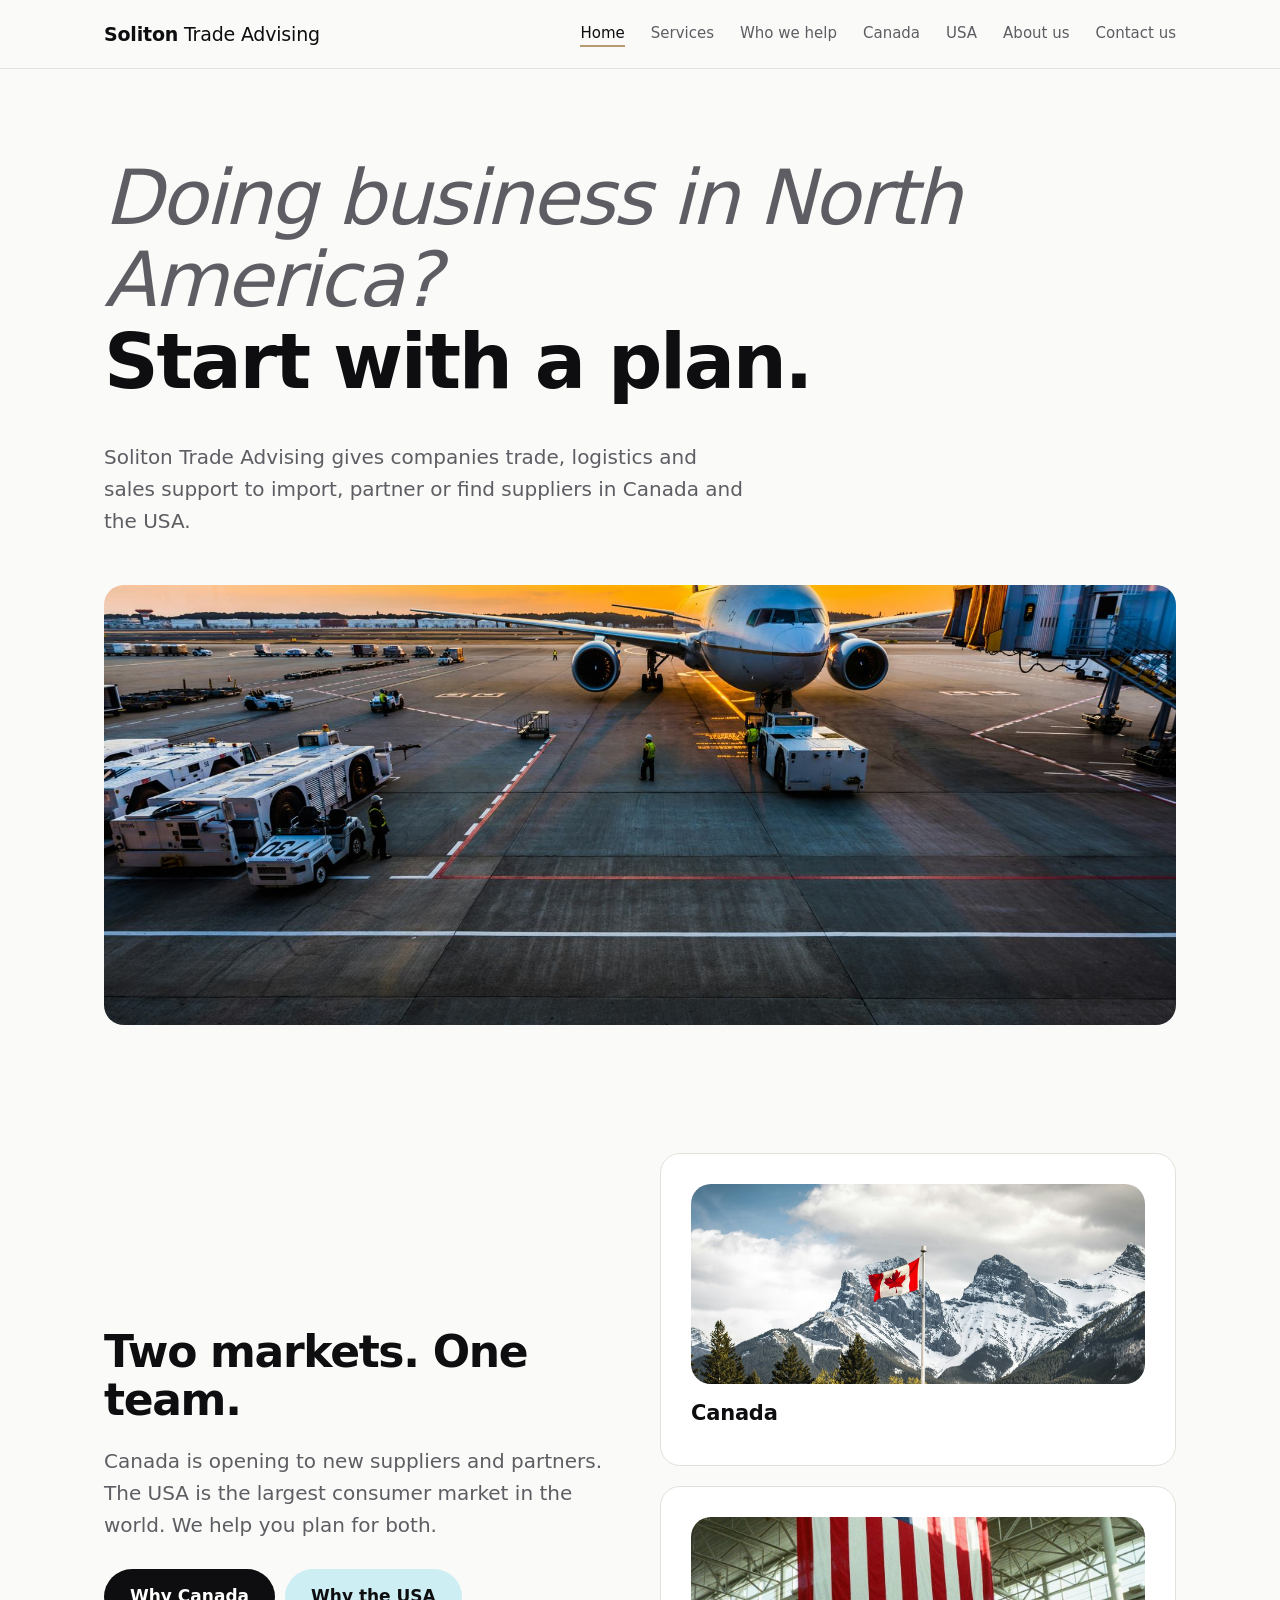
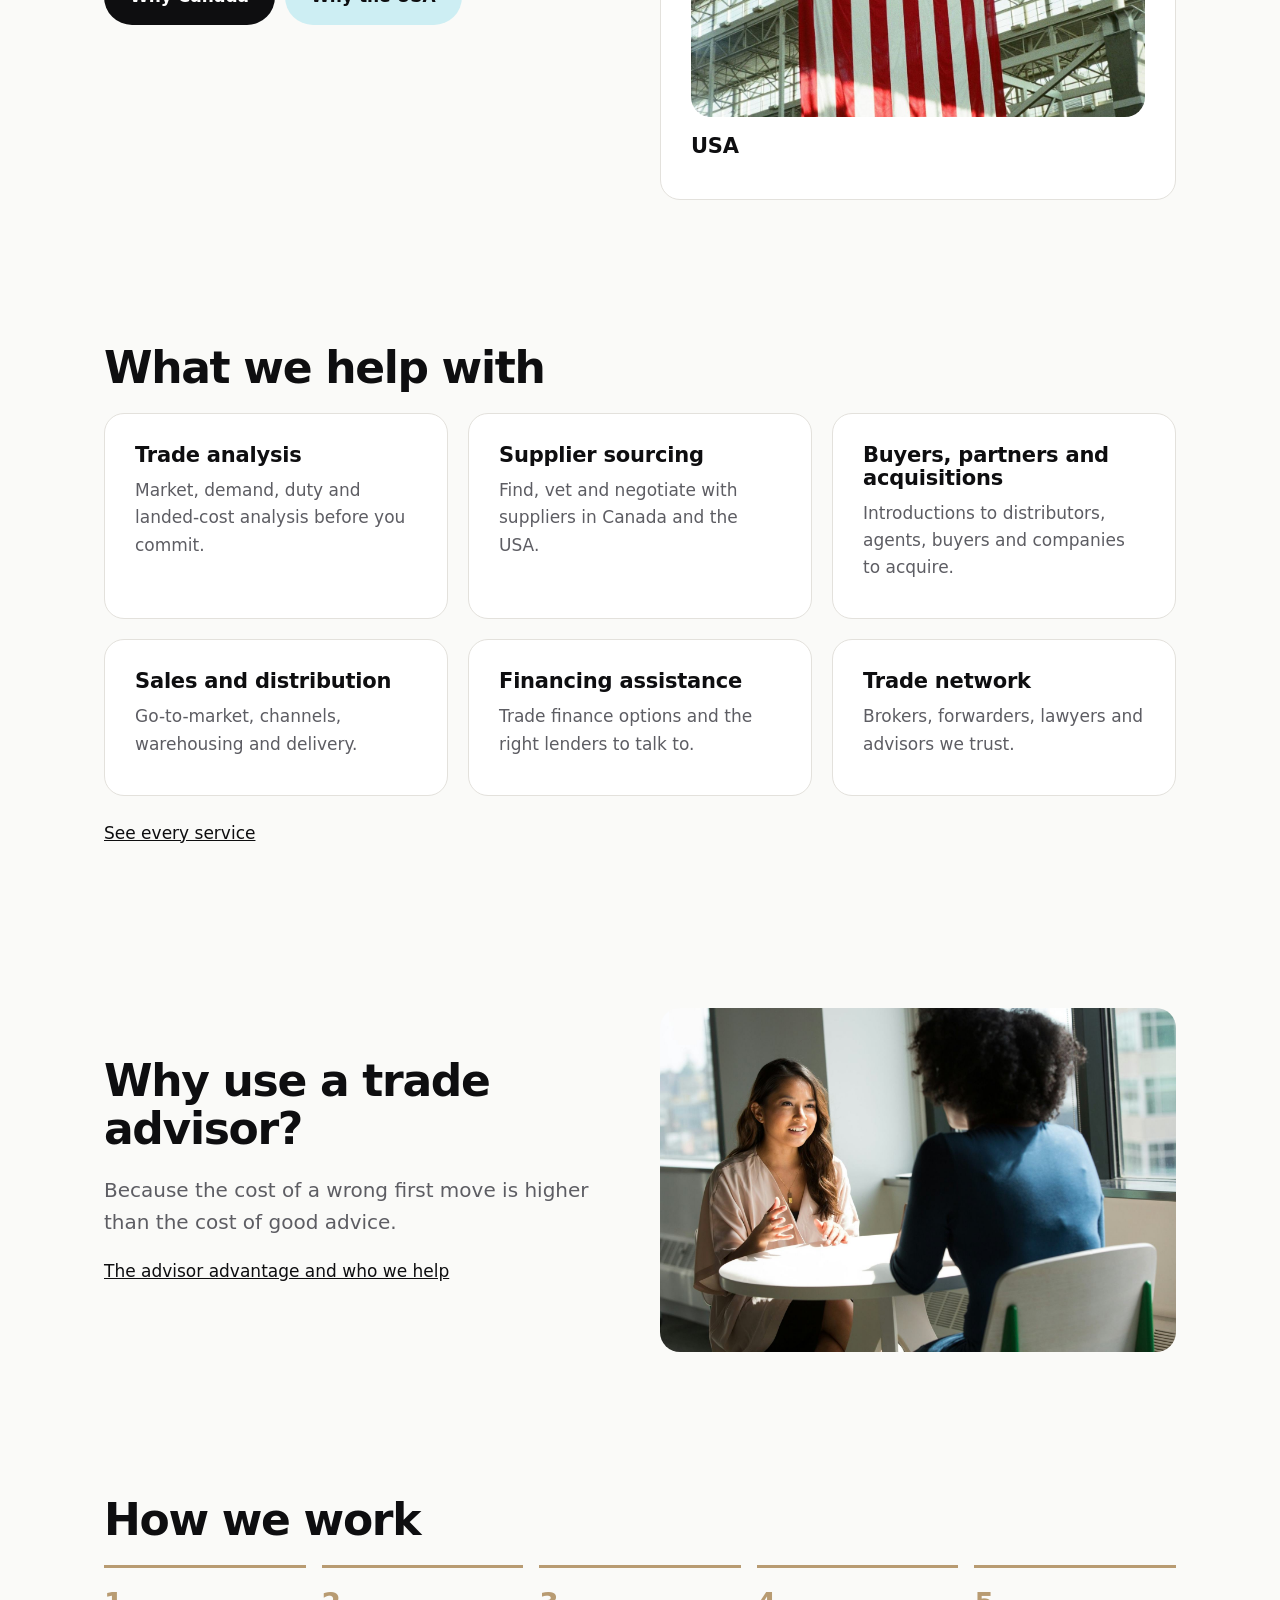
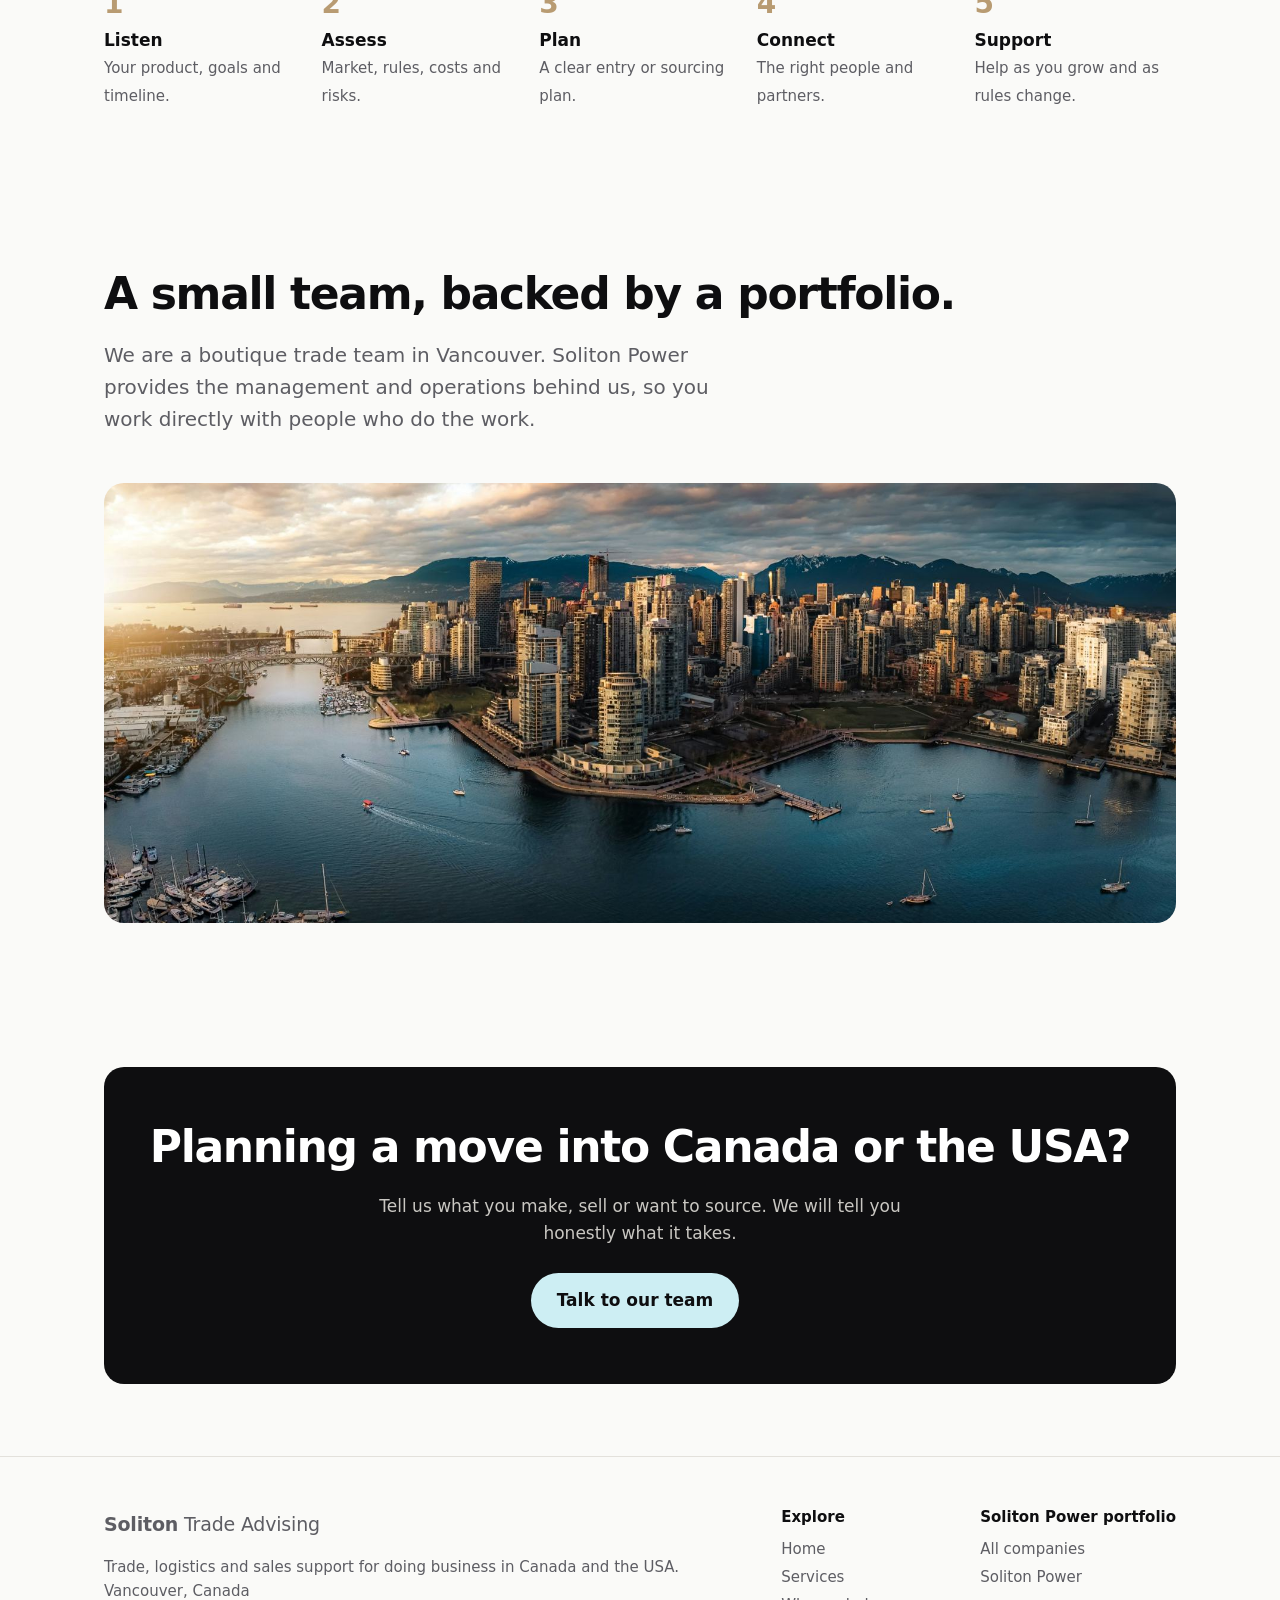
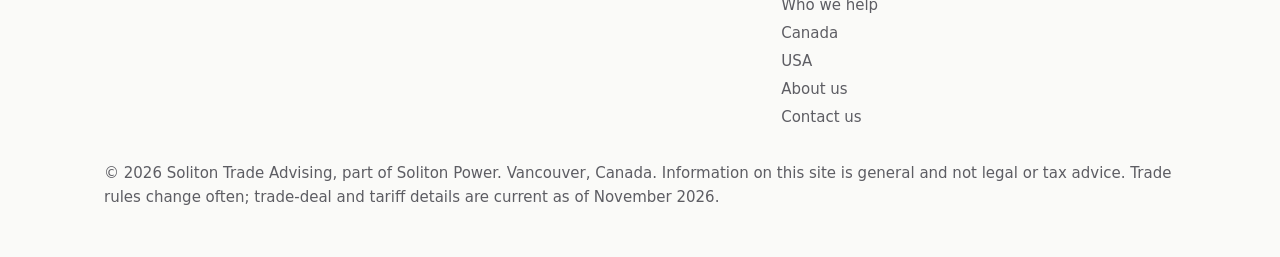
==== index.html @ dc97b8b7 "Add files via upload" ====
<!doctype html><html lang="en"><head><meta charset="utf-8"><meta name="viewport" content="width=device-width,initial-scale=1">
<title>Trade advising for Canada and the USA | Soliton Trade Advising</title><meta name="description" content="Soliton Trade Advising helps companies import, partner and find suppliers in Canada and the USA."><link rel="stylesheet" href="styles.css"></head><body>
<header><div class="wrap"><a class="logo" href="index.html"><b>Soliton</b> Trade Advising</a><nav><a href="index.html" aria-current="page">Home</a><a href="services.html">Services</a><a href="who-we-help.html">Who we help</a><a href="canada.html">Canada</a><a href="usa.html">USA</a><a href="about.html">About us</a><a href="contact.html">Contact us</a></nav></div></header>
<main><section class="hero"><div class="wrap"><h1><em>Doing business in North America?</em>Start with a plan.</h1><p class="lead">Soliton Trade Advising gives companies trade, logistics and sales support to import, partner or find suppliers in Canada and the USA.</p><img class="img hero-img" src="assets/hero-sunset-plane.jpg" alt="Cargo aircraft at a gate at sunset" loading="lazy"></div></section>
<section><div class="wrap"><div class="split"><div><h2>Two markets. One team.</h2><p class="lead">Canada is opening to new suppliers and partners. The USA is the largest consumer market in the world. We help you plan for both.</p><a class="btn" href="canada.html">Why Canada</a><a class="btn alt" href="usa.html">Why the USA</a></div>
<div class="grid"><div class="card"><img class="img" src="assets/canada-flag.jpg" alt="Canadian flag in front of snow-capped mountains" loading="lazy"><h3>Canada</h3></div><div class="card"><img class="img" src="assets/us-flag.jpg" alt="Large American flag hanging in a hall" loading="lazy"><h3>USA</h3></div></div></div></div></section>
<section><div class="wrap"><h2>What we help with</h2><div class="grid"><div class="card "><h3>Trade analysis</h3><p>Market, demand, duty and landed-cost analysis before you commit.</p></div><div class="card "><h3>Supplier sourcing</h3><p>Find, vet and negotiate with suppliers in Canada and the USA.</p></div><div class="card "><h3>Buyers, partners and acquisitions</h3><p>Introductions to distributors, agents, buyers and companies to acquire.</p></div><div class="card "><h3>Sales and distribution</h3><p>Go-to-market, channels, warehousing and delivery.</p></div><div class="card "><h3>Financing assistance</h3><p>Trade finance options and the right lenders to talk to.</p></div><div class="card "><h3>Trade network</h3><p>Brokers, forwarders, lawyers and advisors we trust.</p></div></div>
<p style="margin-top:24px"><a href="services.html">See every service</a></p></div></section>
<section><div class="wrap"><div class="split rev"><img class="img" src="assets/meeting.jpg" alt="Two people in conversation at a table by a window" loading="lazy"><div><h2>Why use a trade advisor?</h2><p class="lead">Because the cost of a wrong first move is higher than the cost of good advice.</p><p><a href="who-we-help.html">The advisor advantage and who we help</a></p></div></div></div></section>
<section><div class="wrap"><h2>How we work</h2><ol class="steps"><li><b>Listen</b><span>Your product, goals and timeline.</span></li><li><b>Assess</b><span>Market, rules, costs and risks.</span></li><li><b>Plan</b><span>A clear entry or sourcing plan.</span></li><li><b>Connect</b><span>The right people and partners.</span></li><li><b>Support</b><span>Help as you grow and as rules change.</span></li></ol></div></section>
<section><div class="wrap"><h2>A small team, backed by a portfolio.</h2><p class="lead">We are a boutique trade team in Vancouver. Soliton Power provides the management and operations behind us, so you work directly with people who do the work.</p><img class="img hero-img" src="assets/vancouver-harbour.jpg" alt="Aerial view of Vancouver’s harbour and skyline at sunset" loading="lazy"></div></section><section><div class="wrap"><div class="cta"><h2>Planning a move into Canada or the USA?</h2><p>Tell us what you make, sell or want to source. We will tell you honestly what it takes.</p><a class="btn" href="contact.html">Talk to our team</a></div></div></section></main>
<footer><div class="wrap"><div><a class="logo" href="index.html"><b>Soliton</b> Trade Advising</a><p>Trade, logistics and sales support for doing business in Canada and the USA.<br>Vancouver, Canada</p></div>
<div><h4>Explore</h4><a href="index.html">Home</a><a href="services.html">Services</a><a href="who-we-help.html">Who we help</a><a href="canada.html">Canada</a><a href="usa.html">USA</a><a href="about.html">About us</a><a href="contact.html">Contact us</a></div>
<div><h4>Soliton Power portfolio</h4><a href="https://solitonpower.vercel.app/companies.html">All companies</a><a href="https://solitonpower.vercel.app">Soliton Power</a></div></div>
<div class="wrap" style="margin-top:28px">© 2026 Soliton Trade Advising, part of Soliton Power. Vancouver, Canada. Information on this site is general and not legal or tax advice. Trade rules change often; trade-deal and tariff details are current as of November 2026.</div></footer></body></html>
---- styles.css ----
/* Theme tokens: swap these to match the Soliton Power stylesheet exactly */
:root{--ink:#0e0e10;--paper:#fafaf8;--tan:#b89b72;--cyan:#cdeef3;--mute:#5d5d63;--line:#e3e1dc;--r:20px}
*{box-sizing:border-box}html{scroll-behavior:smooth}
body{margin:0;font:17px/1.6 Inter,system-ui,-apple-system,"Segoe UI",sans-serif;color:var(--ink);background:var(--paper)}
a{color:inherit}img{max-width:100%}
:focus-visible{outline:3px solid var(--tan);outline-offset:3px}
.wrap{max-width:1120px;margin:0 auto;padding:0 24px}
header{position:sticky;top:0;z-index:5;background:rgba(250,250,248,.92);backdrop-filter:blur(10px);border-bottom:1px solid var(--line)}
header .wrap{display:flex;align-items:center;justify-content:space-between;height:68px}
.logo{text-decoration:none;font-size:19px;font-weight:400;letter-spacing:-.01em}.logo b{font-weight:800}
nav{display:flex;gap:26px;flex-wrap:wrap}nav a{text-decoration:none;font-size:15px;color:var(--mute)}
nav a:hover,nav a[aria-current]{color:var(--ink)}nav a[aria-current]{border-bottom:2px solid var(--tan)}
h1,h2,h3{letter-spacing:-.03em;line-height:1.08;margin:0 0 .5em}
h1{font-size:clamp(40px,7vw,76px);font-weight:800}h1 em{font-weight:400;display:block;color:var(--mute)}
h2{font-size:clamp(28px,4vw,44px);font-weight:800}h3{font-size:21px;font-weight:700;letter-spacing:-.01em}
.lead{font-size:20px;color:var(--mute);max-width:640px}
section{padding:72px 0}.hero{padding:88px 0 56px}
.btn{display:inline-block;padding:14px 26px;border-radius:999px;background:var(--ink);color:#fff;text-decoration:none;font-weight:600;margin:8px 10px 0 0}
.btn.alt{background:var(--cyan);color:var(--ink)}
.banner{min-height:340px;border-radius:var(--r);margin-top:48px;background:url(assets/trade-balcony.jpg) center/cover,linear-gradient(135deg,var(--ink),#2b2a28 55%,var(--tan))}
.grid{display:grid;gap:20px;grid-template-columns:repeat(auto-fit,minmax(280px,1fr))}
.card{background:#fff;border:1px solid var(--line);border-radius:var(--r);padding:30px}
.card.tint{background:var(--cyan);border-color:var(--cyan)}.card.dark{background:var(--ink);color:#fff;border-color:var(--ink)}
.card.dark p{color:#c9c7c2}.card p{color:var(--mute);margin:.4em 0}.tint p{color:#2f3a3c}
.card ul,.svc ul{margin:.6em 0 0;padding-left:1.1em;color:var(--mute)}.card li,.svc li{margin:.3em 0}
.svc{display:grid;grid-template-columns:1fr 1.2fr;gap:32px;padding:36px 0;border-top:1px solid var(--line)}
.svc p{margin:0;color:var(--mute)}.steps{counter-reset:s;list-style:none;padding:0;display:grid;gap:16px;grid-template-columns:repeat(auto-fit,minmax(200px,1fr))}
.steps li{counter-increment:s;border-top:3px solid var(--tan);padding-top:14px}.steps li:before{content:counter(s);font-weight:800;font-size:28px;color:var(--tan);display:block}
.steps b{display:block}.steps span{color:var(--mute);font-size:15px}
.note{border-left:4px solid var(--tan);padding:4px 0 4px 18px;color:var(--mute);max-width:720px}
.cta{background:var(--ink);color:#fff;border-radius:var(--r);padding:56px 40px;text-align:center}.cta p{color:#c9c7c2;margin:0 auto 18px;max-width:560px}
.cta .btn{background:var(--cyan);color:var(--ink)}
footer{border-top:1px solid var(--line);padding:48px 0;color:var(--mute);font-size:15px}
footer .wrap{display:flex;gap:40px;flex-wrap:wrap;justify-content:space-between}footer h4{margin:0 0 8px;color:var(--ink)}footer a{display:block;text-decoration:none;margin:4px 0}
form{display:grid;gap:14px;max-width:560px}input,textarea,select{font:inherit;padding:14px;border:1px solid var(--line);border-radius:14px;background:#fff;width:100%}
@media(max-width:760px){.svc{grid-template-columns:1fr}nav{gap:14px}header .wrap{height:auto;padding:12px 24px;flex-wrap:wrap}}
@media(prefers-reduced-motion:reduce){html{scroll-behavior:auto}}
.img{width:100%;height:100%;min-height:260px;object-fit:cover;border-radius:var(--r);display:block}
.hero-img{height:440px;margin-top:48px}.split{display:grid;grid-template-columns:1fr 1fr;gap:40px;align-items:center}.split.rev>:first-child{order:2}
.gal{display:grid;gap:16px;grid-template-columns:repeat(auto-fit,minmax(240px,1fr))}.gal .img{height:260px}
.pill{display:inline-block;background:var(--cyan);border-radius:999px;padding:4px 14px;font-size:14px;margin:6px 6px 0 0;color:var(--ink)}
.card .img{height:200px;min-height:0;margin-bottom:18px}.stat{font-size:15px;color:var(--mute)}
@media(max-width:760px){.split{grid-template-columns:1fr}.split.rev>:first-child{order:0}.hero-img{height:260px}}
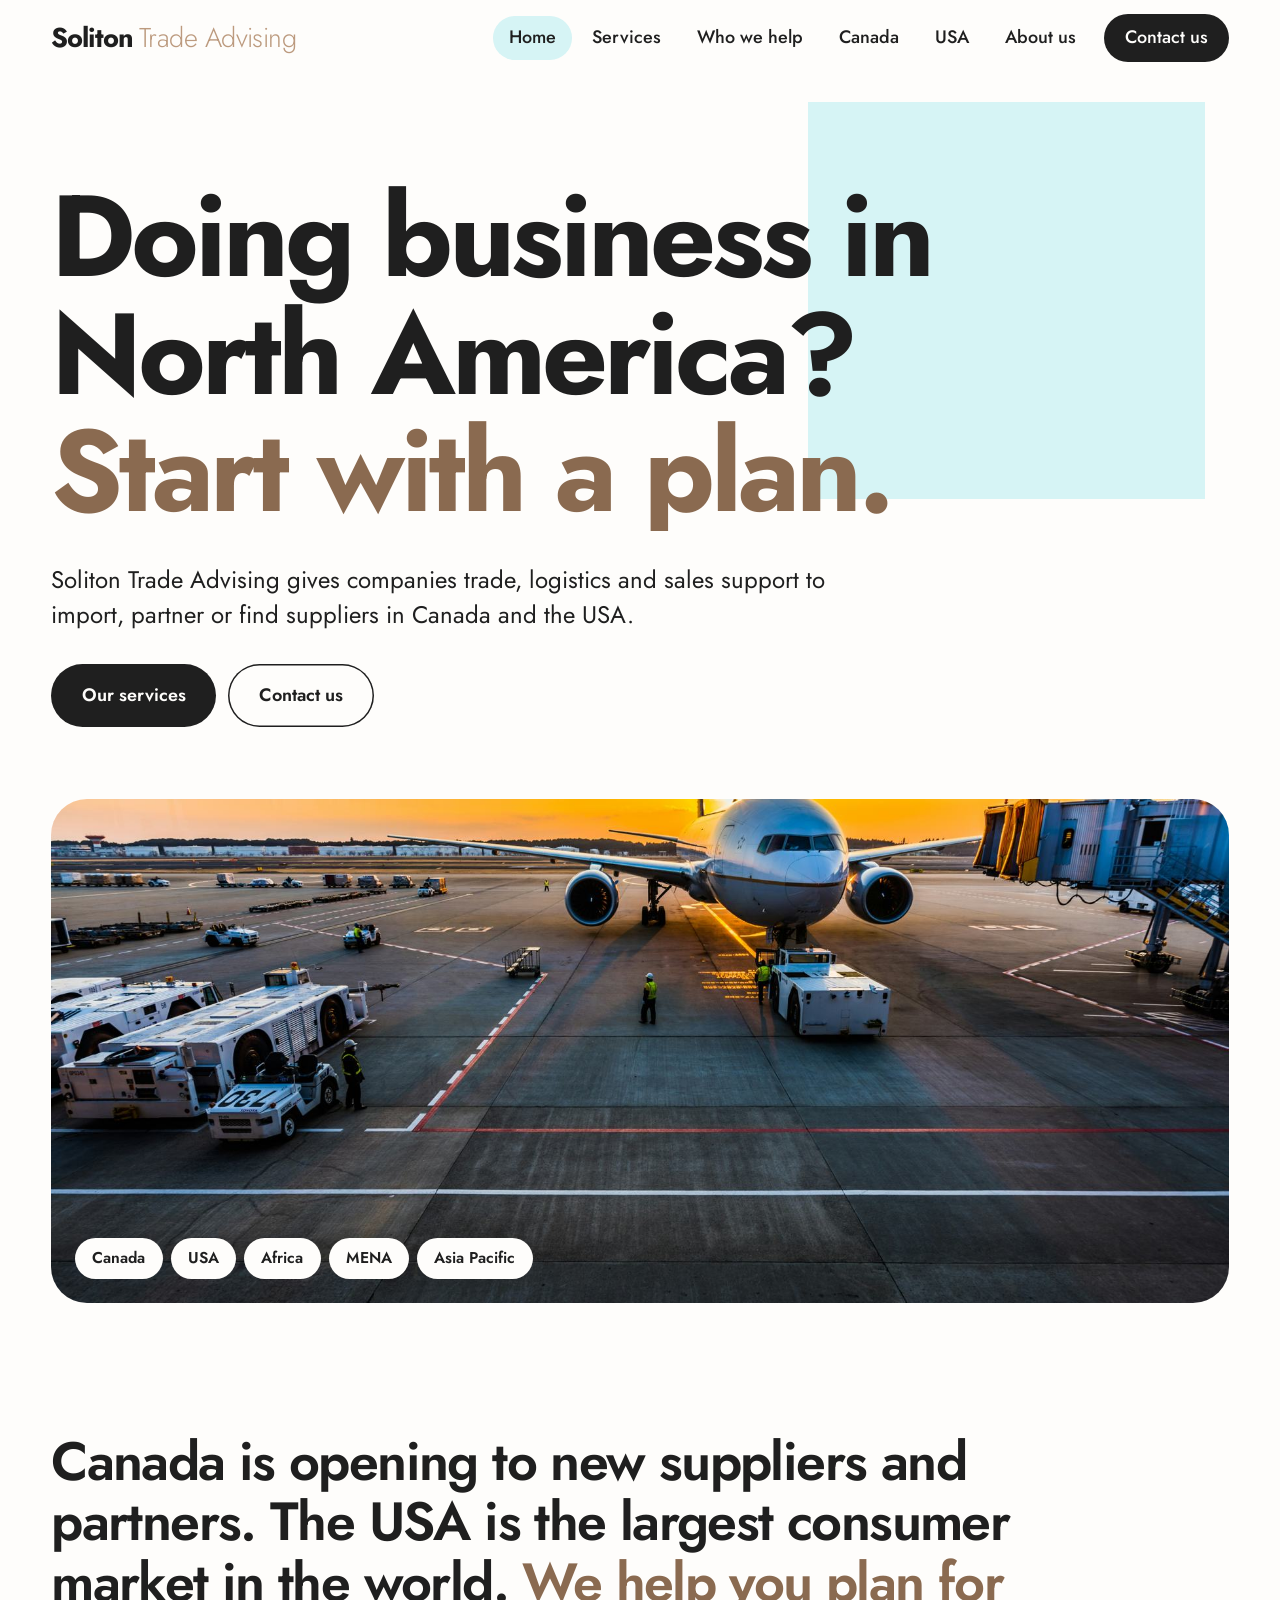
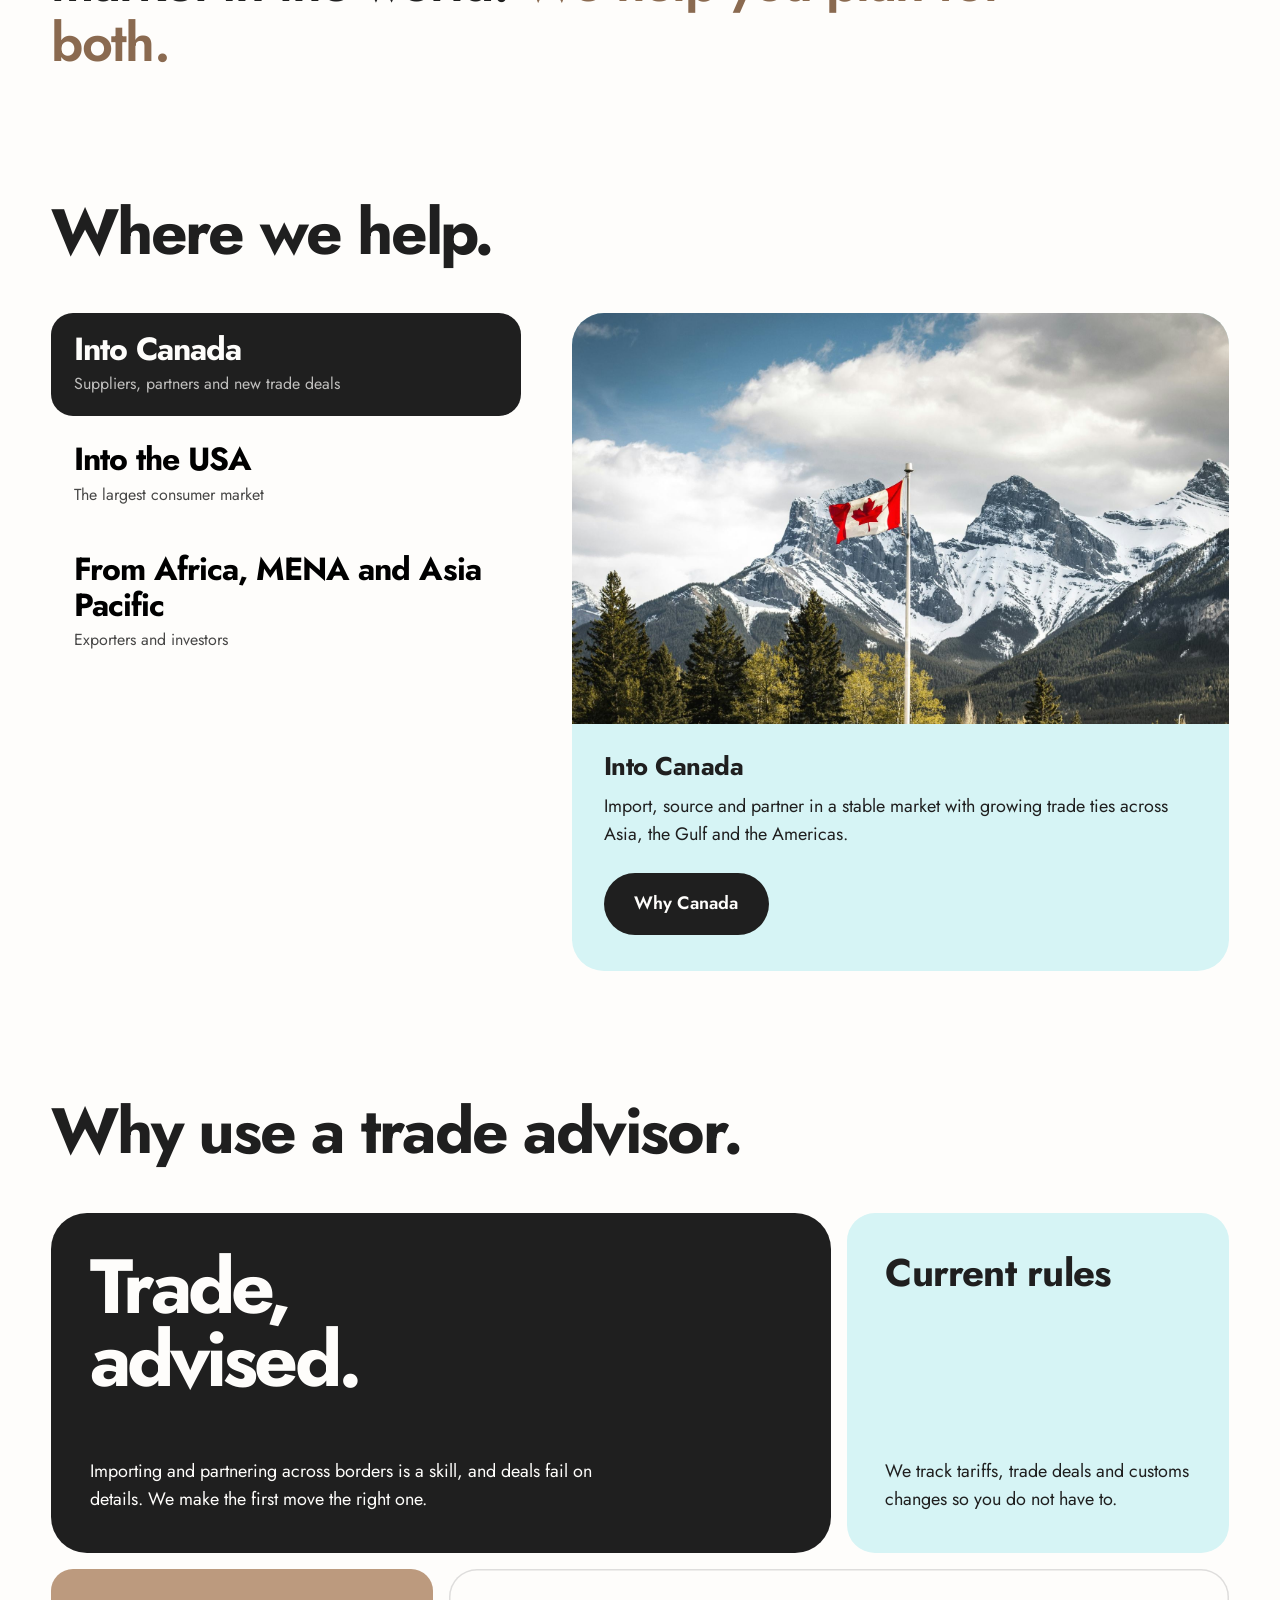
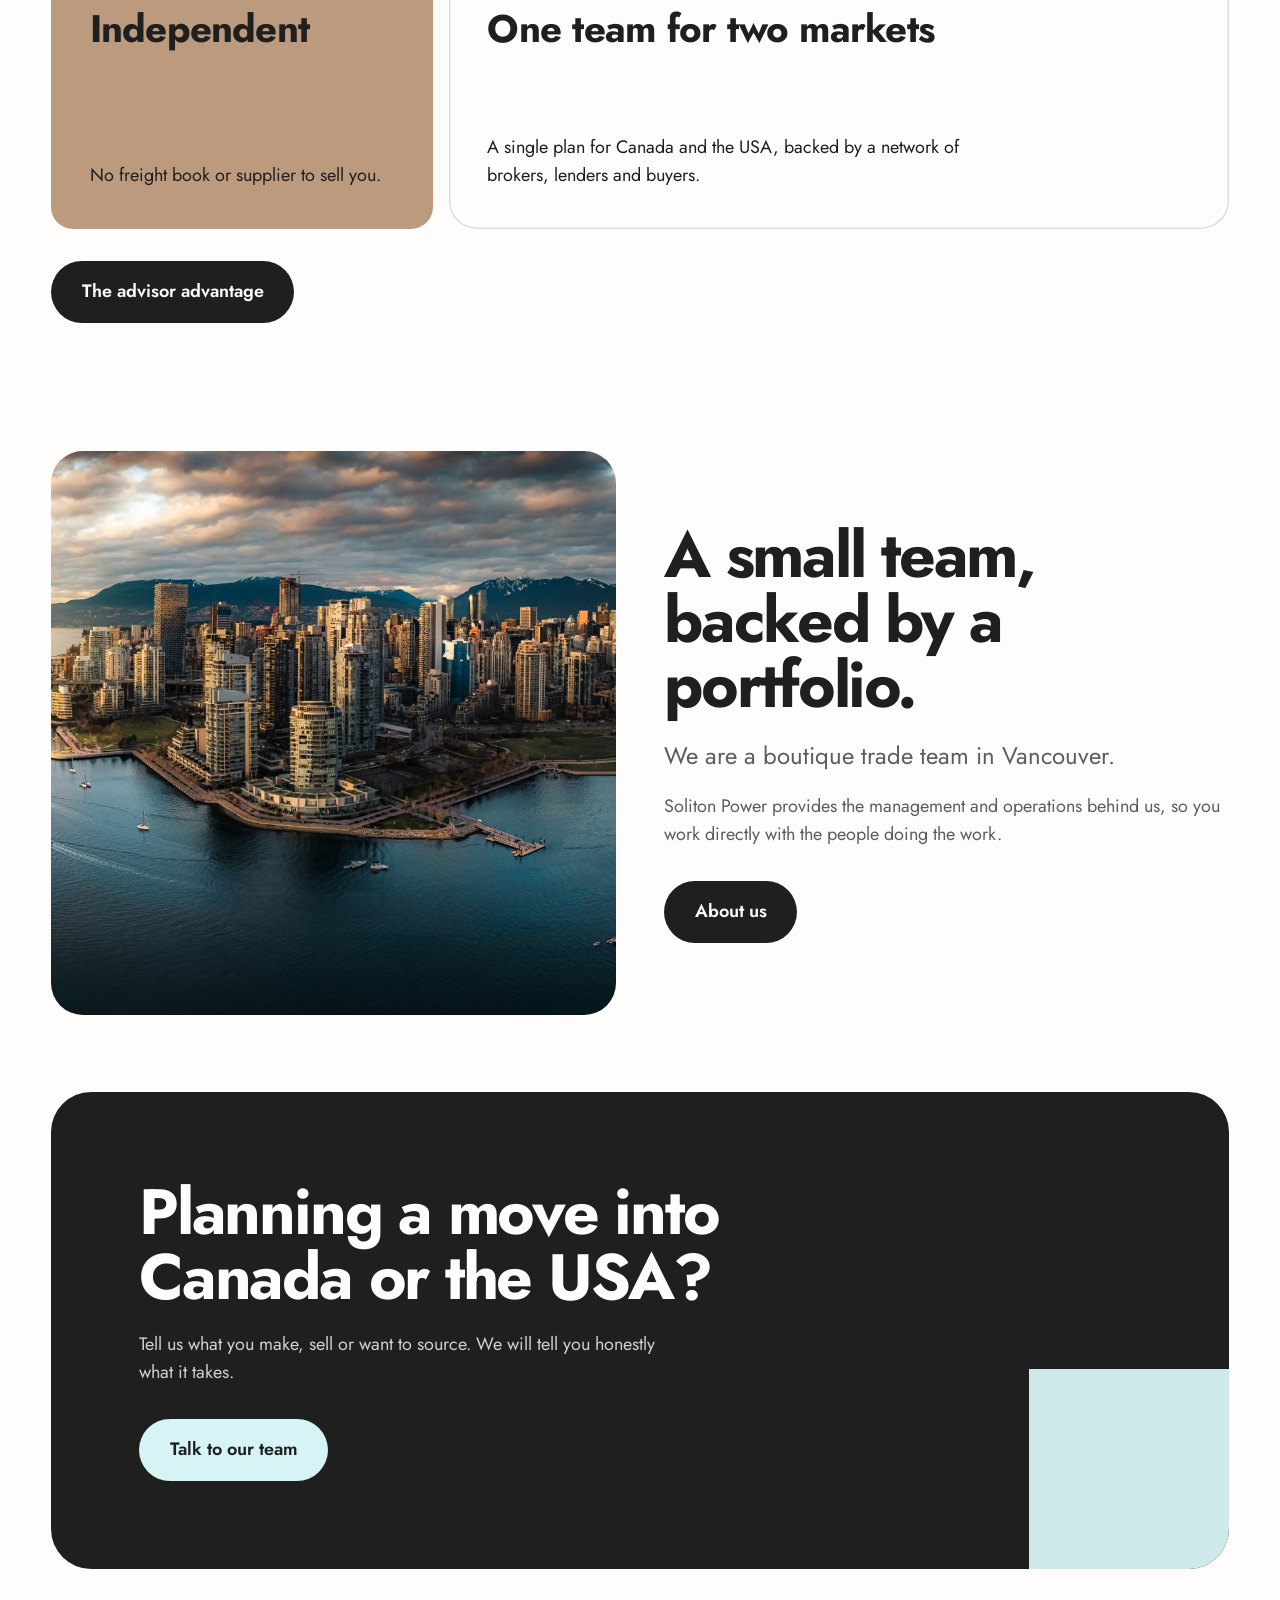
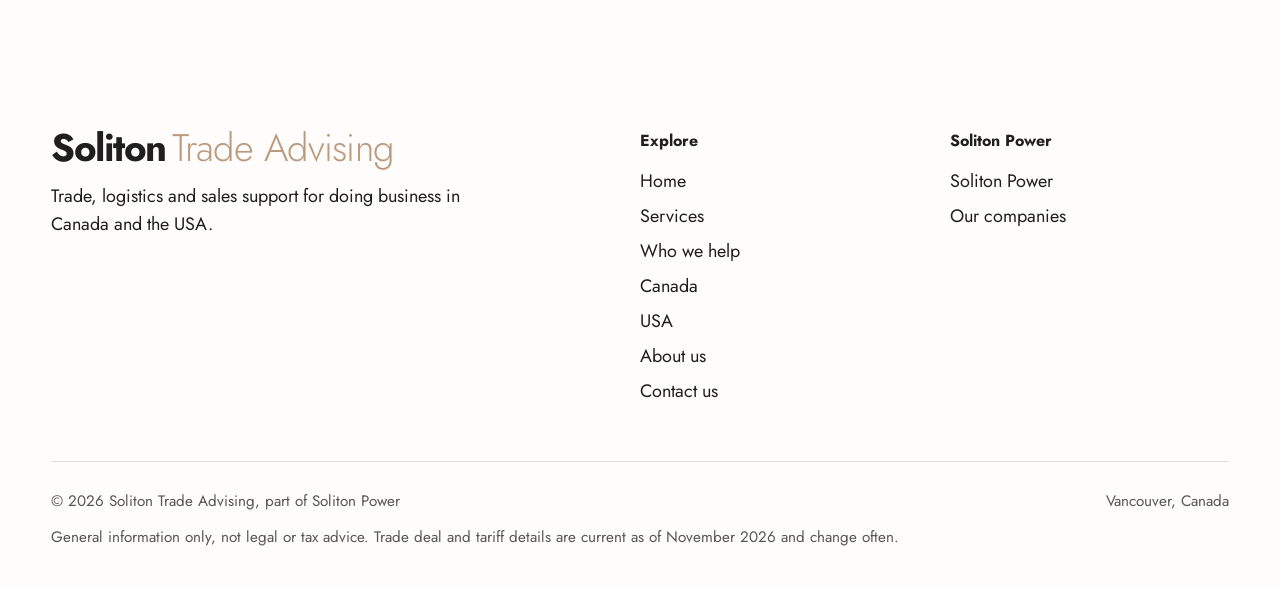
==== commit 7d862b4e: "Add files via upload" ====
--- a/index.html
+++ b/index.html
@@ -1,15 +1,63 @@
-<!doctype html><html lang="en"><head><meta charset="utf-8"><meta name="viewport" content="width=device-width,initial-scale=1">
-<title>Trade advising for Canada and the USA | Soliton Trade Advising</title><meta name="description" content="Soliton Trade Advising helps companies import, partner and find suppliers in Canada and the USA."><link rel="stylesheet" href="styles.css"></head><body>
-<header><div class="wrap"><a class="logo" href="index.html"><b>Soliton</b> Trade Advising</a><nav><a href="index.html" aria-current="page">Home</a><a href="services.html">Services</a><a href="who-we-help.html">Who we help</a><a href="canada.html">Canada</a><a href="usa.html">USA</a><a href="about.html">About us</a><a href="contact.html">Contact us</a></nav></div></header>
-<main><section class="hero"><div class="wrap"><h1><em>Doing business in North America?</em>Start with a plan.</h1><p class="lead">Soliton Trade Advising gives companies trade, logistics and sales support to import, partner or find suppliers in Canada and the USA.</p><img class="img hero-img" src="assets/hero-sunset-plane.jpg" alt="Cargo aircraft at a gate at sunset" loading="lazy"></div></section>
-<section><div class="wrap"><div class="split"><div><h2>Two markets. One team.</h2><p class="lead">Canada is opening to new suppliers and partners. The USA is the largest consumer market in the world. We help you plan for both.</p><a class="btn" href="canada.html">Why Canada</a><a class="btn alt" href="usa.html">Why the USA</a></div>
-<div class="grid"><div class="card"><img class="img" src="assets/canada-flag.jpg" alt="Canadian flag in front of snow-capped mountains" loading="lazy"><h3>Canada</h3></div><div class="card"><img class="img" src="assets/us-flag.jpg" alt="Large American flag hanging in a hall" loading="lazy"><h3>USA</h3></div></div></div></div></section>
-<section><div class="wrap"><h2>What we help with</h2><div class="grid"><div class="card "><h3>Trade analysis</h3><p>Market, demand, duty and landed-cost analysis before you commit.</p></div><div class="card "><h3>Supplier sourcing</h3><p>Find, vet and negotiate with suppliers in Canada and the USA.</p></div><div class="card "><h3>Buyers, partners and acquisitions</h3><p>Introductions to distributors, agents, buyers and companies to acquire.</p></div><div class="card "><h3>Sales and distribution</h3><p>Go-to-market, channels, warehousing and delivery.</p></div><div class="card "><h3>Financing assistance</h3><p>Trade finance options and the right lenders to talk to.</p></div><div class="card "><h3>Trade network</h3><p>Brokers, forwarders, lawyers and advisors we trust.</p></div></div>
-<p style="margin-top:24px"><a href="services.html">See every service</a></p></div></section>
-<section><div class="wrap"><div class="split rev"><img class="img" src="assets/meeting.jpg" alt="Two people in conversation at a table by a window" loading="lazy"><div><h2>Why use a trade advisor?</h2><p class="lead">Because the cost of a wrong first move is higher than the cost of good advice.</p><p><a href="who-we-help.html">The advisor advantage and who we help</a></p></div></div></div></section>
-<section><div class="wrap"><h2>How we work</h2><ol class="steps"><li><b>Listen</b><span>Your product, goals and timeline.</span></li><li><b>Assess</b><span>Market, rules, costs and risks.</span></li><li><b>Plan</b><span>A clear entry or sourcing plan.</span></li><li><b>Connect</b><span>The right people and partners.</span></li><li><b>Support</b><span>Help as you grow and as rules change.</span></li></ol></div></section>
-<section><div class="wrap"><h2>A small team, backed by a portfolio.</h2><p class="lead">We are a boutique trade team in Vancouver. Soliton Power provides the management and operations behind us, so you work directly with people who do the work.</p><img class="img hero-img" src="assets/vancouver-harbour.jpg" alt="Aerial view of Vancouver’s harbour and skyline at sunset" loading="lazy"></div></section><section><div class="wrap"><div class="cta"><h2>Planning a move into Canada or the USA?</h2><p>Tell us what you make, sell or want to source. We will tell you honestly what it takes.</p><a class="btn" href="contact.html">Talk to our team</a></div></div></section></main>
-<footer><div class="wrap"><div><a class="logo" href="index.html"><b>Soliton</b> Trade Advising</a><p>Trade, logistics and sales support for doing business in Canada and the USA.<br>Vancouver, Canada</p></div>
-<div><h4>Explore</h4><a href="index.html">Home</a><a href="services.html">Services</a><a href="who-we-help.html">Who we help</a><a href="canada.html">Canada</a><a href="usa.html">USA</a><a href="about.html">About us</a><a href="contact.html">Contact us</a></div>
-<div><h4>Soliton Power portfolio</h4><a href="https://solitonpower.vercel.app/companies.html">All companies</a><a href="https://solitonpower.vercel.app">Soliton Power</a></div></div>
-<div class="wrap" style="margin-top:28px">© 2026 Soliton Trade Advising, part of Soliton Power. Vancouver, Canada. Information on this site is general and not legal or tax advice. Trade rules change often; trade-deal and tariff details are current as of November 2026.</div></footer></body></html>+<!DOCTYPE html>
+<html lang="en">
+<head>
+<meta charset="utf-8">
+<meta name="viewport" content="width=device-width, initial-scale=1">
+<title>Trade advising for Canada and the USA | Soliton Trade Advising</title>
+<meta name="description" content="Soliton Trade Advising helps companies import, partner and find suppliers in Canada and the USA.">
+<link rel="preconnect" href="https://fonts.googleapis.com">
+<link rel="preconnect" href="https://fonts.gstatic.com" crossorigin>
+<link href="https://fonts.googleapis.com/css2?family=Jost:wght@300;400;500;600;700&display=swap" rel="stylesheet">
+<link rel="stylesheet" href="styles.css">
+</head>
+<body>
+<header class="site-header">
+  <div class="wrap nav">
+    <a class="brand" href="index.html" aria-label="Soliton Trade Advising home"><b>Soliton</b><span>Trade Advising</span></a>
+    <button class="menu-btn" aria-expanded="false" aria-label="Menu"><span></span></button>
+    <nav class="nav-links" aria-label="Main"><a href="index.html" aria-current="page">Home</a><a href="services.html">Services</a><a href="who-we-help.html">Who we help</a><a href="canada.html">Canada</a><a href="usa.html">USA</a><a href="about.html">About us</a><a class="btn btn-dark" href="contact.html">Contact us</a></nav>
+  </div>
+</header>
+<main>
+
+  <section class="hero wrap">
+    <div class="hero-text">
+      <span class="hero-square" aria-hidden="true"></span>
+      <h1><span><i>Doing business in North America?</i></span><span><i>Start with a plan.</i></span></h1>
+      <p class="lede">Soliton Trade Advising gives companies trade, logistics and sales support to import, partner or find suppliers in Canada and the USA.</p>
+      <div class="actions"><a class="btn btn-dark" href="services.html">Our services</a><a class="btn btn-line" href="contact.html">Contact us</a></div>
+    </div>
+    <div class="banner"><img src="assets/hero-sunset-plane.jpg" alt="Cargo aircraft at a gate at sunset" loading="lazy" onerror="this.remove()"><div class="chips"><a href="canada.html">Canada</a><a href="usa.html">USA</a><a href="who-we-help.html">Africa</a><a href="who-we-help.html">MENA</a><a href="who-we-help.html">Asia Pacific</a></div></div>
+  </section>
+  <section class="section wrap"><p class="statement">Canada is opening to new suppliers and partners. The USA is the largest consumer market in the world. <em>We help you plan for both.</em></p></section>
+  <section class="wrap" style="padding-bottom:clamp(4rem,10vw,8rem)">
+    <h2>Where we help.</h2>
+    <div class="switch"><div class="tabs" role="tablist"><button class="tab" role="tab" aria-selected="false"><strong>Into Canada</strong><small>Suppliers, partners and new trade deals</small></button><button class="tab" role="tab" aria-selected="false"><strong>Into the USA</strong><small>The largest consumer market</small></button><button class="tab" role="tab" aria-selected="false"><strong>From Africa, MENA and Asia Pacific</strong><small>Exporters and investors</small></button></div><div><article class="panel" role="tabpanel" hidden><div class="media"><img src="assets/canada-flag.jpg" alt="Canadian flag in front of snow-capped mountains" loading="lazy" onerror="this.remove()"></div><div class="panel-body"><h3>Into Canada</h3><p>Import, source and partner in a stable market with growing trade ties across Asia, the Gulf and the Americas.</p><a class="btn btn-dark" href="canada.html">Why Canada</a></div></article><article class="panel" role="tabpanel" hidden><div class="media"><img src="assets/us-flag.jpg" alt="Large American flag hanging in a hall" loading="lazy" onerror="this.remove()"></div><div class="panel-body"><h3>Into the USA</h3><p>Reach a market of about 340 million people with the right duty plan, channels and partners.</p><a class="btn btn-dark" href="usa.html">Why the USA</a></div></article><article class="panel" role="tabpanel" hidden><div class="media"><img src="assets/plane-window.jpg" alt="Aircraft wing seen through a cabin window" loading="lazy" onerror="this.remove()"></div><div class="panel-body"><h3>From Africa, MENA and Asia Pacific</h3><p>Exporters and investors in emerging markets get a clear route into North America.</p><a class="btn btn-dark" href="who-we-help.html">Who we help</a></div></article></div></div>
+  </section>
+  <section class="wrap" style="padding-bottom:clamp(4rem,10vw,8rem)">
+    <h2>Why use a trade advisor.</h2>
+    <div class="bento">
+      <div class="tile t-wide"><h3 class="big">Trade,<br>advised.</h3><p>Importing and partnering across borders is a skill, and deals fail on details. We make the first move the right one.</p></div>
+      <div class="tile t-side"><h3>Current rules</h3><p>We track tariffs, trade deals and customs changes so you do not have to.</p></div>
+      <div class="tile t-half-a"><h3>Independent</h3><p>No freight book or supplier to sell you.</p></div>
+      <div class="tile t-half-b"><h3>One team for two markets</h3><p>A single plan for Canada and the USA, backed by a network of brokers, lenders and buyers.</p></div>
+    </div>
+    <div class="actions" style="margin-top:2rem"><a class="btn btn-dark" href="who-we-help.html">The advisor advantage</a></div>
+  </section>
+  <section class="wrap"><div class="split"><div class="media"><img src="assets/vancouver-harbour.jpg" alt="Aerial view of Vancouver’s harbour and skyline at sunset" loading="lazy" onerror="this.remove()"></div><div class="copy"><h2>A small team, backed by a portfolio.</h2><p class="lede muted">We are a boutique trade team in Vancouver.</p><p class="muted">Soliton Power provides the management and operations behind us, so you work directly with the people doing the work.</p><div class="actions" style="margin-top:2rem"><a class="btn btn-dark" href="about.html">About us</a></div></div></div></section>
+  <section class="wrap" style="margin-top:clamp(2rem,6vw,5rem)"><div class="cta"><h2>Planning a move into Canada or the USA?</h2><p>Tell us what you make, sell or want to source. We will tell you honestly what it takes.</p><div class="actions"><a class="btn btn-mist" href="contact.html">Talk to our team</a></div></div></section>
+</main>
+<footer class="site-footer">
+  <div class="wrap">
+    <div class="foot">
+      <div><a class="brand" href="index.html"><b>Soliton</b><span>Trade Advising</span></a><p>Trade, logistics and sales support for doing business in Canada and the USA.</p></div>
+      <div><h4>Explore</h4><ul><li><a href="index.html">Home</a></li><li><a href="services.html">Services</a></li><li><a href="who-we-help.html">Who we help</a></li><li><a href="canada.html">Canada</a></li><li><a href="usa.html">USA</a></li><li><a href="about.html">About us</a></li><li><a href="contact.html">Contact us</a></li></ul></div>
+      <div><h4>Soliton Power</h4><ul><li><a href="https://solitonpower.vercel.app">Soliton Power</a></li><li><a href="https://solitonpower.vercel.app/companies.html">Our companies</a></li></ul></div>
+    </div>
+    <div class="legal"><span>© 2026 Soliton Trade Advising, part of Soliton Power</span><span>Vancouver, Canada</span></div>
+    <p class="legal" style="padding-top:.75rem">General information only, not legal or tax advice. Trade deal and tariff details are current as of November 2026 and change often.</p>
+  </div>
+</footer>
+<script src="script.js"></script>
+</body>
+</html>
--- a/styles.css
+++ b/styles.css
@@ -1,43 +1,210 @@
-/* Theme tokens: swap these to match the Soliton Power stylesheet exactly */
-:root{--ink:#0e0e10;--paper:#fafaf8;--tan:#b89b72;--cyan:#cdeef3;--mute:#5d5d63;--line:#e3e1dc;--r:20px}
-*{box-sizing:border-box}html{scroll-behavior:smooth}
-body{margin:0;font:17px/1.6 Inter,system-ui,-apple-system,"Segoe UI",sans-serif;color:var(--ink);background:var(--paper)}
-a{color:inherit}img{max-width:100%}
-:focus-visible{outline:3px solid var(--tan);outline-offset:3px}
-.wrap{max-width:1120px;margin:0 auto;padding:0 24px}
-header{position:sticky;top:0;z-index:5;background:rgba(250,250,248,.92);backdrop-filter:blur(10px);border-bottom:1px solid var(--line)}
-header .wrap{display:flex;align-items:center;justify-content:space-between;height:68px}
-.logo{text-decoration:none;font-size:19px;font-weight:400;letter-spacing:-.01em}.logo b{font-weight:800}
-nav{display:flex;gap:26px;flex-wrap:wrap}nav a{text-decoration:none;font-size:15px;color:var(--mute)}
-nav a:hover,nav a[aria-current]{color:var(--ink)}nav a[aria-current]{border-bottom:2px solid var(--tan)}
-h1,h2,h3{letter-spacing:-.03em;line-height:1.08;margin:0 0 .5em}
-h1{font-size:clamp(40px,7vw,76px);font-weight:800}h1 em{font-weight:400;display:block;color:var(--mute)}
-h2{font-size:clamp(28px,4vw,44px);font-weight:800}h3{font-size:21px;font-weight:700;letter-spacing:-.01em}
-.lead{font-size:20px;color:var(--mute);max-width:640px}
-section{padding:72px 0}.hero{padding:88px 0 56px}
-.btn{display:inline-block;padding:14px 26px;border-radius:999px;background:var(--ink);color:#fff;text-decoration:none;font-weight:600;margin:8px 10px 0 0}
-.btn.alt{background:var(--cyan);color:var(--ink)}
-.banner{min-height:340px;border-radius:var(--r);margin-top:48px;background:url(assets/trade-balcony.jpg) center/cover,linear-gradient(135deg,var(--ink),#2b2a28 55%,var(--tan))}
-.grid{display:grid;gap:20px;grid-template-columns:repeat(auto-fit,minmax(280px,1fr))}
-.card{background:#fff;border:1px solid var(--line);border-radius:var(--r);padding:30px}
-.card.tint{background:var(--cyan);border-color:var(--cyan)}.card.dark{background:var(--ink);color:#fff;border-color:var(--ink)}
-.card.dark p{color:#c9c7c2}.card p{color:var(--mute);margin:.4em 0}.tint p{color:#2f3a3c}
-.card ul,.svc ul{margin:.6em 0 0;padding-left:1.1em;color:var(--mute)}.card li,.svc li{margin:.3em 0}
-.svc{display:grid;grid-template-columns:1fr 1.2fr;gap:32px;padding:36px 0;border-top:1px solid var(--line)}
-.svc p{margin:0;color:var(--mute)}.steps{counter-reset:s;list-style:none;padding:0;display:grid;gap:16px;grid-template-columns:repeat(auto-fit,minmax(200px,1fr))}
-.steps li{counter-increment:s;border-top:3px solid var(--tan);padding-top:14px}.steps li:before{content:counter(s);font-weight:800;font-size:28px;color:var(--tan);display:block}
-.steps b{display:block}.steps span{color:var(--mute);font-size:15px}
-.note{border-left:4px solid var(--tan);padding:4px 0 4px 18px;color:var(--mute);max-width:720px}
-.cta{background:var(--ink);color:#fff;border-radius:var(--r);padding:56px 40px;text-align:center}.cta p{color:#c9c7c2;margin:0 auto 18px;max-width:560px}
-.cta .btn{background:var(--cyan);color:var(--ink)}
-footer{border-top:1px solid var(--line);padding:48px 0;color:var(--mute);font-size:15px}
-footer .wrap{display:flex;gap:40px;flex-wrap:wrap;justify-content:space-between}footer h4{margin:0 0 8px;color:var(--ink)}footer a{display:block;text-decoration:none;margin:4px 0}
-form{display:grid;gap:14px;max-width:560px}input,textarea,select{font:inherit;padding:14px;border:1px solid var(--line);border-radius:14px;background:#fff;width:100%}
-@media(max-width:760px){.svc{grid-template-columns:1fr}nav{gap:14px}header .wrap{height:auto;padding:12px 24px;flex-wrap:wrap}}
-@media(prefers-reduced-motion:reduce){html{scroll-behavior:auto}}
-.img{width:100%;height:100%;min-height:260px;object-fit:cover;border-radius:var(--r);display:block}
-.hero-img{height:440px;margin-top:48px}.split{display:grid;grid-template-columns:1fr 1fr;gap:40px;align-items:center}.split.rev>:first-child{order:2}
-.gal{display:grid;gap:16px;grid-template-columns:repeat(auto-fit,minmax(240px,1fr))}.gal .img{height:260px}
-.pill{display:inline-block;background:var(--cyan);border-radius:999px;padding:4px 14px;font-size:14px;margin:6px 6px 0 0;color:var(--ink)}
-.card .img{height:200px;min-height:0;margin-bottom:18px}.stat{font-size:15px;color:var(--mute)}
-@media(max-width:760px){.split{grid-template-columns:1fr}.split.rev>:first-child{order:0}.hero-img{height:260px}}
+:root{
+  --ink:#1f1f1f;
+  --sand:#bc9a7e;
+  --sand-deep:#8a6a50;
+  --mist:#d6f4f5;
+  --paper:#fefdfb;
+  --line:rgba(31,31,31,.14);
+  --ease:cubic-bezier(.2,.7,.2,1);
+}
+*{box-sizing:border-box;margin:0;padding:0}
+html{scroll-behavior:smooth}
+body{font-family:'Jost',system-ui,-apple-system,'Segoe UI',sans-serif;background:var(--paper);color:var(--ink);font-size:1.125rem;line-height:1.55;-webkit-font-smoothing:antialiased}
+img{display:block;max-width:100%}
+a{color:inherit}
+ul{list-style:none}
+:focus-visible{outline:3px solid var(--ink);outline-offset:3px;border-radius:6px}
+.wrap{width:min(1200px,92vw);margin-inline:auto}
+.sr{position:absolute;left:-9999px}
+
+/* ---------- Header ---------- */
+.site-header{position:sticky;top:0;z-index:30;background:rgba(254,253,251,.88);backdrop-filter:blur(14px);-webkit-backdrop-filter:blur(14px);transition:box-shadow .3s}
+.site-header.scrolled{box-shadow:0 1px 0 var(--line)}
+.nav{display:flex;align-items:center;justify-content:space-between;height:76px;gap:1.5rem}
+.brand{display:flex;align-items:baseline;gap:.35em;text-decoration:none;line-height:1}
+.brand b{font-weight:700;font-size:1.7rem;letter-spacing:-.04em}
+.brand span{font-weight:300;font-size:1.7rem;color:var(--sand);letter-spacing:-.02em}
+.nav-links{display:flex;align-items:center;gap:.25rem}
+.nav-links a{text-decoration:none;font-weight:500;padding:.5rem 1rem;border-radius:999px;transition:background .2s}
+.nav-links a:hover{background:var(--mist)}
+.nav-links a[aria-current="page"]{background:var(--mist)}
+.nav-links .btn{margin-left:.5rem;padding:.6rem 1.3rem}
+.nav-links .btn:hover{background:var(--ink);opacity:.88}
+.menu-btn{display:none;background:none;border:0;cursor:pointer;width:44px;height:44px;border-radius:50%;position:relative}
+.menu-btn span,.menu-btn span::before{content:"";position:absolute;left:11px;width:22px;height:2px;background:var(--ink);transition:transform .25s var(--ease)}
+.menu-btn span{top:21px}
+.menu-btn span::before{top:-7px;left:0}
+.menu-btn[aria-expanded="true"] span{transform:rotate(45deg)}
+.menu-btn[aria-expanded="true"] span::before{transform:translateY(7px) rotate(-90deg)}
+
+/* ---------- Buttons ---------- */
+.btn{display:inline-flex;align-items:center;justify-content:center;padding:.95em 1.7em;border-radius:999px;font:inherit;font-weight:600;text-decoration:none;border:0;cursor:pointer;transition:transform .2s var(--ease),background .2s,color .2s}
+.btn:hover{transform:translateY(-2px)}
+.btn-dark{background:var(--ink);color:var(--paper)}
+.btn-mist{background:var(--mist);color:var(--ink)}
+.btn-line{box-shadow:inset 0 0 0 1.5px var(--ink)}
+.btn-line:hover{background:var(--ink);color:var(--paper)}
+.actions{display:flex;flex-wrap:wrap;gap:.75rem}
+
+/* ---------- Type ---------- */
+h1,h2,h3{font-weight:700;letter-spacing:-.035em;line-height:1.02}
+h1{font-size:clamp(3rem,9vw,7.5rem)}
+h2{font-size:clamp(2.2rem,5vw,4rem)}
+h3{font-size:1.6rem;letter-spacing:-.02em;line-height:1.15}
+.lede{font-size:clamp(1.15rem,2vw,1.5rem);max-width:34em;line-height:1.45;font-weight:400}
+.muted{color:rgba(31,31,31,.72)}
+.sand{color:var(--sand-deep)}
+
+/* ---------- Hero ---------- */
+.hero{padding-top:clamp(3rem,8vw,6.5rem)}
+.hero-text{position:relative}
+.hero-square{position:absolute;z-index:0;right:2%;top:-14%;width:clamp(200px,31vw,440px);aspect-ratio:1;background:var(--mist);animation:square-in 1s var(--ease) both}
+.hero-text h1,.hero-text .lede,.hero-text .actions{position:relative;z-index:1}
+.hero-text h1 span{display:block;overflow:hidden}
+.hero-text h1 span i{display:block;font-style:normal;animation:rise .9s var(--ease) both}
+.hero-text h1 span:nth-child(2) i{animation-delay:.12s;color:var(--sand-deep)}
+.hero-text .lede{margin-top:2rem;animation:rise .9s .3s var(--ease) both}
+.hero-text .actions{margin-top:2rem;animation:rise .9s .4s var(--ease) both}
+@keyframes rise{from{transform:translateY(105%);opacity:0}to{transform:none;opacity:1}}
+@keyframes square-in{from{transform:translate(30px,30px) scale(.6);opacity:0}to{transform:none;opacity:1}}
+
+.banner{position:relative;margin-top:clamp(2.5rem,6vw,4.5rem);border-radius:36px;overflow:hidden;aspect-ratio:21/9;background:linear-gradient(135deg,var(--mist),var(--sand))}
+.banner img{width:100%;height:100%;object-fit:cover}
+.chips{position:absolute;left:1.5rem;right:1.5rem;bottom:1.5rem;display:flex;flex-wrap:wrap;gap:.5rem}
+.chips a{background:var(--paper);text-decoration:none;font-weight:600;font-size:.98rem;padding:.55em 1.1em;border-radius:999px;transition:background .2s}
+.chips a:hover{background:var(--mist)}
+
+/* ---------- Sections ---------- */
+.section{padding-block:clamp(4rem,10vw,8rem)}
+.statement{font-size:clamp(1.8rem,4.2vw,3.4rem);font-weight:600;letter-spacing:-.03em;line-height:1.12;max-width:20em}
+.statement em{font-style:normal;color:var(--sand-deep)}
+
+/* ---------- Company switcher ---------- */
+.switch{display:grid;grid-template-columns:minmax(0,5fr) minmax(0,7fr);gap:clamp(1.5rem,4vw,3.5rem);align-items:start;margin-top:3rem}
+.tabs{display:flex;flex-direction:column;gap:.5rem}
+.tab{text-align:left;font:inherit;background:none;border:0;cursor:pointer;padding:1.15rem 1.4rem;border-radius:22px;transition:background .25s,color .25s}
+.tab strong{display:block;font-size:clamp(1.4rem,2.6vw,2rem);font-weight:700;letter-spacing:-.03em;line-height:1.1}
+.tab small{display:block;margin-top:.35rem;font-size:1rem;opacity:.72}
+.tab:hover{background:var(--mist)}
+.tab[aria-selected="true"]{background:var(--ink);color:var(--paper)}
+.panel{border-radius:32px;overflow:hidden;background:var(--mist);animation:swap .45s var(--ease)}
+.panel[hidden]{display:none}
+@keyframes swap{from{opacity:0;transform:translateY(14px)}to{opacity:1;transform:none}}
+.media{position:relative;background:linear-gradient(135deg,var(--mist),var(--sand));overflow:hidden}
+.media img{width:100%;height:100%;object-fit:cover}
+.panel .media{aspect-ratio:16/10}
+.panel-body{padding:1.75rem 2rem 2.25rem}
+.panel-body p{margin:.75rem 0 1.5rem;max-width:32em}
+
+/* ---------- Bento ---------- */
+.bento{display:grid;grid-template-columns:repeat(6,1fr);gap:1rem;margin-top:3rem}
+.tile{border-radius:28px;padding:clamp(1.5rem,3vw,2.4rem);display:flex;flex-direction:column;justify-content:space-between;gap:2.5rem;min-height:260px}
+.tile h3{font-size:clamp(1.6rem,3vw,2.4rem)}
+.tile p{max-width:28em}
+.t-wide{grid-column:span 4;background:var(--ink);color:var(--paper);border-radius:36px;min-height:340px}
+.t-side{grid-column:span 2;background:var(--mist)}
+.t-half-a{grid-column:span 2;background:var(--sand);color:var(--ink);border-radius:22px}
+.t-half-b{grid-column:span 4;box-shadow:inset 0 0 0 1.5px var(--line)}
+.tile .big{font-size:clamp(2.5rem,6vw,5rem);font-weight:700;letter-spacing:-.05em;line-height:.95}
+
+/* ---------- CTA ---------- */
+.cta{background:var(--ink);color:var(--paper);border-radius:40px;padding:clamp(2.5rem,7vw,5.5rem);position:relative;overflow:hidden}
+.cta::after{content:"";position:absolute;right:-60px;bottom:-60px;width:260px;aspect-ratio:1;background:var(--mist);opacity:.95}
+.cta h2{max-width:11em;position:relative;z-index:1}
+.cta p{margin:1.25rem 0 2rem;max-width:30em;opacity:.8;position:relative;z-index:1}
+.cta .actions{position:relative;z-index:1}
+.cta .btn-mist:hover{background:var(--paper)}
+
+/* ---------- Inner pages ---------- */
+.page-head{position:relative;padding-top:clamp(3rem,8vw,6rem);padding-bottom:clamp(2rem,5vw,4rem)}
+.page-head .hero-square{width:clamp(140px,20vw,280px);top:8%}
+.page-head h1{position:relative;z-index:1;font-size:clamp(2.8rem,8vw,6.5rem);max-width:11em}
+.page-head .lede{position:relative;z-index:1;margin-top:1.5rem}
+
+.co{display:grid;grid-template-columns:repeat(12,1fr);gap:clamp(1.5rem,4vw,3rem);padding-block:clamp(2.5rem,6vw,4.5rem);border-top:1.5px solid var(--line);scroll-margin-top:90px;align-items:center}
+.co .media{grid-column:span 7;border-radius:32px;aspect-ratio:4/3}
+.co-body{grid-column:span 5}
+.co:nth-of-type(even) .media{grid-column:6/-1;grid-row:1}
+.co:nth-of-type(even) .co-body{grid-column:1/span 5;grid-row:1}
+.co-body h2{font-size:clamp(2rem,4vw,3.2rem)}
+.tag{display:inline-block;background:var(--mist);padding:.3em .95em;border-radius:999px;font-weight:500;font-size:.95rem;margin-bottom:1.1rem}
+.co-body p{margin:1rem 0 1.25rem}
+.co-body li{padding:.7rem 0;border-top:1px solid var(--line);font-weight:500}
+.co-body li:last-child{border-bottom:1px solid var(--line)}
+.co-body .btn{margin-top:1.5rem}
+
+.split{display:grid;grid-template-columns:repeat(12,1fr);gap:clamp(1.5rem,4vw,3rem);align-items:center}
+.split .media{grid-column:span 6;border-radius:32px;aspect-ratio:1}
+.split .copy{grid-column:7/-1}
+.split .copy p{margin-top:1.25rem}
+.values{display:grid;grid-template-columns:repeat(3,1fr);gap:1rem;margin-top:3rem}
+.values .tile{min-height:240px}
+.v1{background:var(--mist)}
+.v2{background:var(--sand)}
+.v3{background:var(--ink);color:var(--paper)}
+
+.contact-grid{display:grid;grid-template-columns:minmax(0,7fr) minmax(0,5fr);gap:clamp(1.5rem,4vw,3.5rem);align-items:start}
+form{background:var(--mist);border-radius:32px;padding:clamp(1.5rem,4vw,2.75rem);display:grid;gap:1.1rem}
+label{display:grid;gap:.4rem;font-weight:600;font-size:1rem}
+input,select,textarea{font:inherit;font-weight:400;padding:.9rem 1.1rem;border-radius:16px;border:1.5px solid transparent;background:var(--paper);color:var(--ink);width:100%}
+input:focus,select:focus,textarea:focus{outline:none;border-color:var(--ink)}
+textarea{min-height:150px;resize:vertical}
+.form-note{font-size:.95rem;min-height:1.4em}
+.info{display:grid;gap:1rem}
+.info .tile{min-height:0;gap:.5rem;padding:1.6rem 1.8rem;border-radius:24px;box-shadow:inset 0 0 0 1.5px var(--line)}
+.info .tile strong{font-size:1.25rem}
+
+/* ---------- Footer ---------- */
+.site-footer{padding-block:4rem 2.5rem;margin-top:clamp(3rem,8vw,6rem)}
+.foot{display:grid;grid-template-columns:2fr 1fr 1fr;gap:2rem;padding-bottom:3rem;border-bottom:1.5px solid var(--line)}
+.foot h4{font-size:1rem;font-weight:700;margin-bottom:.9rem}
+.foot li{margin-bottom:.45rem}
+.foot a{text-decoration:none}
+.foot a:hover{text-decoration:underline;text-underline-offset:4px}
+.foot .brand b,.foot .brand span{font-size:2.4rem}
+.foot p{margin-top:1rem;max-width:24em}
+.legal{display:flex;justify-content:space-between;gap:1rem;flex-wrap:wrap;padding-top:1.75rem;font-size:.95rem;opacity:.75}
+
+/* ---------- Responsive ---------- */
+@media (max-width:900px){
+  .menu-btn{display:block}
+  .nav-links{position:absolute;top:76px;left:0;right:0;background:var(--paper);flex-direction:column;align-items:stretch;padding:1rem 4vw 1.5rem;gap:.25rem;border-bottom:1.5px solid var(--line);display:none}
+  .nav-links.open{display:flex}
+  .nav-links a{padding:.9rem 1rem;font-size:1.25rem}
+  .nav-links .btn{margin:.5rem 0 0}
+  .banner{aspect-ratio:4/3}
+  .switch,.contact-grid{grid-template-columns:1fr}
+  .tabs{flex-direction:row;overflow-x:auto;gap:.5rem;padding-bottom:.5rem}
+  .tab{flex:0 0 auto;padding:.9rem 1.2rem}
+  .tab small{display:none}
+  .bento{grid-template-columns:1fr}
+  .t-wide,.t-side,.t-half-a,.t-half-b{grid-column:auto}
+  .co .media,.co-body,.co:nth-of-type(even) .media,.co:nth-of-type(even) .co-body{grid-column:1/-1;grid-row:auto}
+  .split .media,.split .copy{grid-column:1/-1}
+  .values{grid-template-columns:1fr}
+  .foot{grid-template-columns:1fr 1fr}
+  .foot>div:first-child{grid-column:1/-1}
+}
+@media (prefers-reduced-motion:reduce){
+  *,*::before,*::after{animation:none!important;transition:none!important}
+  html{scroll-behavior:auto}
+}
+
+/* ---------- Company wordmarks and logos ---------- */
+.logo-h{margin:0 0 1rem;line-height:1}
+.logo-h img{height:56px;width:auto;max-width:100%;object-fit:contain}
+.logo-h img.logo-tall{height:84px}
+.wordmark,.logo-h .wordmark{display:flex;align-items:baseline;flex-wrap:wrap;gap:.35em;line-height:1.05;margin:0 0 1rem}
+.wordmark b{font-weight:700;font-size:1.9rem;letter-spacing:-.04em}
+.wordmark span{font-weight:300;font-size:1.9rem;color:var(--sand-deep);letter-spacing:-.02em}
+
+/* ---------- Trade Advising additions (same tokens) ---------- */
+.v4{box-shadow:inset 0 0 0 1.5px var(--line)}
+.gal{display:grid;grid-template-columns:repeat(3,1fr);gap:1rem;margin-top:2rem}
+.gal .media{border-radius:28px;aspect-ratio:4/3}
+.copy ul{margin-top:1.25rem}
+.copy li{padding:.7rem 0;border-top:1px solid var(--line);font-weight:500}
+.copy li:last-child{border-bottom:1px solid var(--line)}
+.note{margin-top:2rem;max-width:42em;font-size:1rem}
+.tags{display:flex;flex-wrap:wrap;gap:.5rem;margin-top:1.5rem}.tags .tag{margin:0}
+@media (max-width:900px){.gal{grid-template-columns:1fr}}
